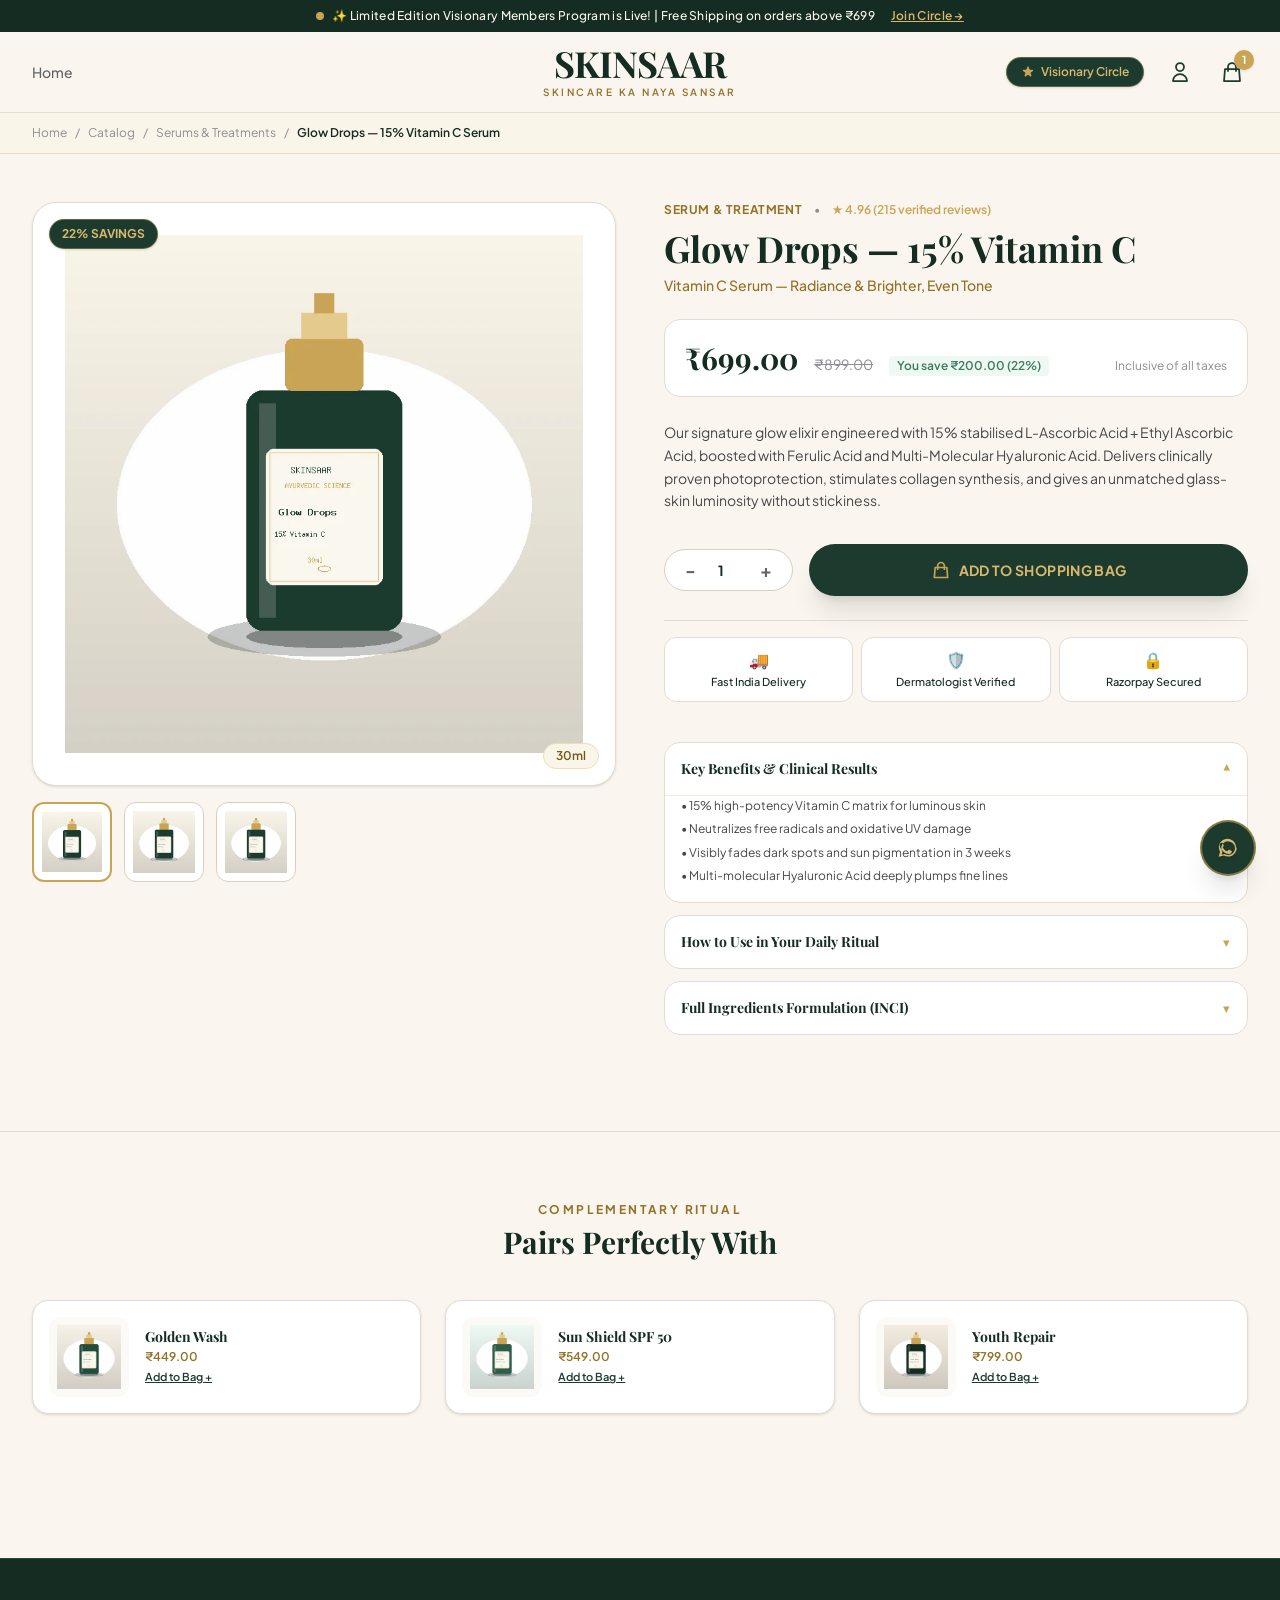
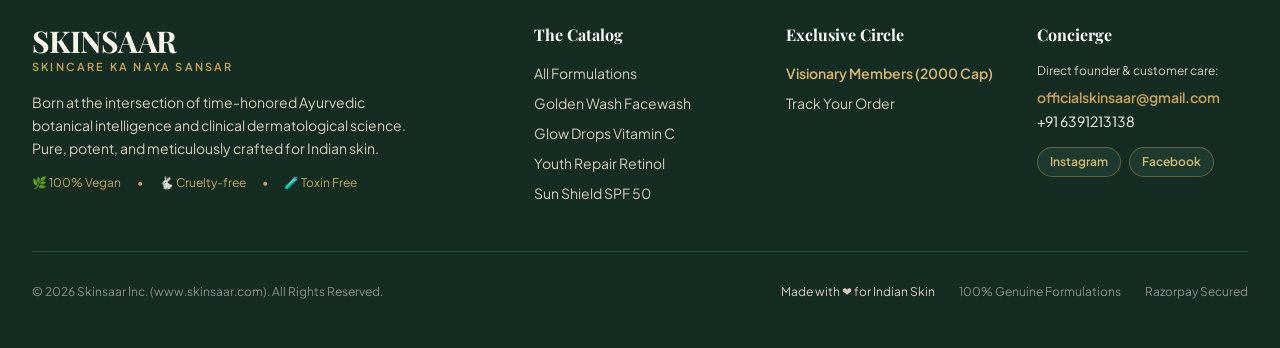
==== product-detail.html @ 9670d117 "Update product-detail.html" ====
<!DOCTYPE html>
<html lang="en" class="scroll-smooth">
<head>
    <meta charset="UTF-8">
    <meta name="viewport" content="width=device-width, initial-scale=1.0">
    <title>Glow Drops — 15% Vitamin C Serum | Skinsaar</title>
    <meta name="description" content="Glow Drops: 15% Stabilised Vitamin C + Ferulic Acid + Hyaluronic Acid serum engineered for Indian skin radiance and dark spot reduction.">
    
    <!-- Google Fonts -->
    <link rel="preconnect" href="https://fonts.googleapis.com">
    <link rel="preconnect" href="https://fonts.gstatic.com" crossorigin>
    <link href="https://fonts.googleapis.com/css2?family=Alex+Brush&family=Cormorant+Garamond:ital,wght@0,400;0,500;0,600;0,700;1,400&family=Playfair+Display:ital,wght@0,400;0,500;0,600;0,700;1,400;1,600&family=Plus+Jakarta+Sans:wght@300;400;500;600;700&display=swap" rel="stylesheet">
    
    <!-- Tailwind Compiled CSS -->
    <link rel="stylesheet" href="css/app.css">
</head>
<body class="bg-[#FAF6EF] text-[#1D1D1F] font-sans antialiased selection:bg-[#C9A455] selection:text-white flex flex-col min-h-screen">

    <!-- Top Announcement Bar -->
    <div class="bg-[#142C22] text-[#FAF5E9] text-xs font-medium py-2 px-4 text-center tracking-wide relative overflow-hidden">
        <div class="flex items-center justify-center space-x-2">
            <span class="inline-block w-2 h-2 rounded-full bg-[#C9A455] animate-pulse"></span>
            <span>✨ Limited Edition Visionary Members Program is Live! | Free Shipping on orders above ₹699</span>
            <a href="visionary.html" class="underline text-[#D8B76E] hover:text-white ml-2 font-semibold">Join Circle &rarr;</a>
        </div>
    </div>

    <!-- Sticky Main Navigation Header -->
    <header class="sticky top-0 z-40 bg-[#FAF6EF]/90 backdrop-blur-md border-b border-[#E4DCD0] transition-all duration-300">
        <div class="max-w-7xl mx-auto px-4 sm:px-6 lg:px-8">
            <div class="grid grid-cols-[1fr_auto_1fr] items-center h-20">
                
                <!-- Left Column -->
                <div class="flex items-center justify-start">
                    <button type="button" id="mobile-menu-btn" class="md:hidden text-[#1C3B2E] hover:text-[#C9A455] p-2 -ml-2 focus:outline-none focus:ring-2 focus:ring-[#C9A455]/40 rounded-lg transition-colors" aria-label="Open Navigation Menu">
                        <svg class="w-6 h-6" fill="none" stroke="currentColor" viewBox="0 0 24 24">
                            <path stroke-linecap="round" stroke-linejoin="round" stroke-width="1.75" d="M4 6h16M4 12h16M4 18h16"/>
                        </svg>
                    </button>

                    <nav class="hidden md:flex items-center space-x-6">
                        <a href="index.html" class="text-sm font-medium text-[#636366] hover:text-[#C9A455] transition-colors duration-200">Home</a>
                    </nav>
                </div>

                <!-- Center Column: Brand Wordmark -->
                <div class="flex items-center justify-center text-center px-2">
                    <a href="index.html" class="group block py-1">
                        <span class="font-serif text-2xl sm:text-3xl md:text-4xl tracking-tight text-[#142C22] group-hover:text-[#C9A455] transition-colors duration-300 font-bold block leading-none">SKINSAAR</span>
                        <span class="block text-[8.5px] sm:text-[10px] tracking-[0.22em] sm:tracking-[0.25em] text-[#937126] uppercase font-sans font-semibold mt-1 whitespace-nowrap">Skincare ka Naya Sansar</span>
                    </a>
                </div>

                <!-- Right Column -->
                <div class="flex items-center justify-end space-x-3 sm:space-x-5 text-[#1C3B2E]">
                    <a href="visionary.html" class="hidden lg:inline-flex items-center px-3.5 py-1.5 rounded-full text-xs font-semibold bg-[#1C3B2E] text-[#D8B76E] border border-[#C9A455]/40 hover:bg-[#142C22] hover:border-[#C9A455] transition-all duration-200 shadow-sm whitespace-nowrap">
                        <svg class="w-3.5 h-3.5 mr-1.5 text-[#C9A455]" fill="currentColor" viewBox="0 0 20 20">
                            <path d="M9.049 2.927c.3-.921 1.603-.921 1.902 0l1.07 3.292a1 1 0 00.95.69h3.462c.969 0 1.371 1.24.588 1.81l-2.8 2.034a1 1 0 00-.364 1.118l1.07 3.292c.3.921-.755 1.688-1.54 1.118l-2.8-2.034a1 1 0 00-1.175 0l-2.8 2.034c-.784.57-1.838-.197-1.539-1.118l1.07-3.292a1 1 0 00-.364-1.118L2.98 8.72c-.783-.57-.38-1.81.588-1.81h3.461a1 1 0 00.951-.69l1.07-3.292z"/>
                        </svg>
                        Visionary Circle
                    </a>

                    <a href="track-order.html" class="hover:text-[#C9A455] transition-colors p-1 hidden sm:block text-xs font-medium" title="Track Order">
                        Track Order
                    </a>
                    <a href="/account" class="hover:text-[#C9A455] transition-colors p-1" title="My Account">
                            <svg class="w-6 h-6" fill="none" stroke="currentColor" viewBox="0 0 24 24">
                                <path stroke-linecap="round" stroke-linejoin="round" stroke-width="1.75" d="M16 7a4 4 0 11-8 0 4 4 0 018 0zM12 14a7 7 0 00-7 7h14a7 7 0 00-7-7z"></path>
                            </svg>
                      </a>

                    <button type="button" id="cart-drawer-btn" class="relative hover:text-[#C9A455] transition-colors p-1" aria-label="Open Cart Bag">
                        <svg class="w-6 h-6" fill="none" stroke="currentColor" viewBox="0 0 24 24">
                            <path stroke-linecap="round" stroke-linejoin="round" stroke-width="1.75" d="M16 11V7a4 4 0 00-8 0v4M5 9h14l1 12H4L5 9z"/>
                        </svg>
                        <span id="cart-badge-count" class="absolute -top-1.5 -right-1.5 bg-[#C9A455] text-white text-[11px] font-bold w-5 h-5 rounded-full flex items-center justify-center shadow-sm">
                            1
                        </span>
                    </button>
                </div>
            </div>
        </div>

        <!-- Mobile Menu -->
        <div id="mobile-menu" class="hidden md:hidden bg-[#FAF6EF] border-b border-[#E4DCD0] px-4 pt-3 pb-6 space-y-3">
            <a href="products.html" class="block py-2 text-base font-medium text-[#1C3B2E] border-b border-[#EBE4D8]">Shop All Formulations</a>
            <a href="index.html" class="block py-2 text-base font-medium text-[#1C3B2E] border-b border-[#EBE4D8]">Home</a>
            <a href="track-order.html" class="block py-2 text-base font-medium text-[#1C3B2E] border-b border-[#EBE4D8]">Track Order</a>
            <div class="py-2 flex items-center justify-between flex-wrap gap-2">
                <a href="visionary.html" class="inline-flex items-center px-3.5 py-1.5 rounded-full text-xs font-semibold bg-[#1C3B2E] text-[#D8B76E] border border-[#C9A455]/40 hover:bg-[#142C22] shadow-sm">
                    👑 Visionary Circle (2000 Cap)
                </a>
            </div>
        </div>
    </header>

    <main class="flex-grow">
        <!-- ==========================================================
             BREADCRUMBS
        ========================================================== -->
        <div class="bg-[#FAF5E9] border-b border-[#EEDEB2] py-3 text-xs text-[#8E8E93]">
            <div class="max-w-7xl mx-auto px-4 sm:px-6 lg:px-8 flex items-center space-x-2">
                <a href="index.html" class="hover:text-[#1C3B2E]">Home</a>
                <span>/</span>
                <a href="products.html" class="hover:text-[#1C3B2E]">Catalog</a>
                <span>/</span>
                <a href="products.html" class="hover:text-[#1C3B2E]">Serums & Treatments</a>
                <span>/</span>
                <span class="text-[#142C22] font-semibold truncate">Glow Drops — 15% Vitamin C Serum</span>
            </div>
        </div>

        <!-- ==========================================================
             PRODUCT DETAIL HERO
        ========================================================== -->
        <div class="max-w-7xl mx-auto px-4 sm:px-6 lg:px-8 py-12">
            <div class="grid grid-cols-1 lg:grid-cols-12 gap-12 items-start">
                
                <!-- Left: Image Gallery (6 Cols) -->
                <div class="lg:col-span-6 space-y-4">
                    <!-- Main Product Stage -->
                    <div class="bg-white rounded-3xl border border-[#E4DCD0] p-8 aspect-square flex items-center justify-center relative overflow-hidden shadow-sm">
                        <img id="main-product-image" src="images/products/glow-drops-1.webp" alt="Glow Drops — 15% Vitamin C Serum" class="w-full h-full object-contain transform transition-all duration-300">
                        
                        <span class="absolute top-4 left-4 bg-[#1C3B2E] text-[#D8B76E] text-xs font-bold px-3 py-1.5 rounded-full border border-[#C9A455]/40 shadow-sm">
                            22% SAVINGS
                        </span>

                        <span class="absolute bottom-4 right-4 bg-[#FAF5E9] text-[#73571A] text-xs font-semibold px-3 py-1 rounded-full border border-[#EEDEB2]">
                            30ml
                        </span>
                    </div>

                    <!-- Thumbnail Carousel (Interactive) -->
                    <div class="flex items-center space-x-3 overflow-x-auto pb-2">
                        <button type="button" data-src="images/products/glow-drops-1.webp" class="thumb-btn w-20 h-20 rounded-xl border-2 border-[#C9A455] bg-white p-2 flex-shrink-0 focus:outline-none transition-all">
                            <img src="images/products/glow-drops-1.webp" alt="Angle 1" class="w-full h-full object-contain">
                        </button>
                        <button type="button" data-src="images/products/glow-drops-2.webp" class="thumb-btn w-20 h-20 rounded-xl border border-[#D8CEBC] hover:border-[#C9A455] bg-white p-2 flex-shrink-0 focus:outline-none transition-all">
                            <img src="images/products/glow-drops-2.webp" alt="Angle 2" class="w-full h-full object-contain">
                        </button>
                        <button type="button" data-src="images/products/glow-drops-3.webp" class="thumb-btn w-20 h-20 rounded-xl border border-[#D8CEBC] hover:border-[#C9A455] bg-white p-2 flex-shrink-0 focus:outline-none transition-all">
                            <img src="images/products/glow-drops-3.webp" alt="Angle 3" class="w-full h-full object-contain">
                        </button>
                    </div>
                </div>

                <!-- Right: Product Purchase Panel (6 Cols) -->
                <div class="lg:col-span-6 space-y-6">
                    
                    <div>
                        <div class="flex items-center space-x-3 text-xs mb-2">
                            <span class="text-[#937126] font-bold uppercase tracking-wider">Serum & Treatment</span>
                            <span class="text-[#8E8E93]">•</span>
                            <span class="flex items-center text-[#C9A455] font-semibold">
                                ★ 4.96 (215 verified reviews)
                            </span>
                        </div>

                        <h1 class="font-serif text-3xl sm:text-4xl font-bold text-[#142C22] leading-tight">
                            Glow Drops — 15% Vitamin C
                        </h1>
                        
                        <p class="text-sm text-[#937126] font-medium mt-1">
                            Vitamin C Serum — Radiance & Brighter, Even Tone
                        </p>
                    </div>

                    <!-- Pricing Bar -->
                    <div class="bg-white p-5 rounded-2xl border border-[#E4DCD0] flex items-baseline space-x-4">
                        <span class="font-serif text-3xl font-bold text-[#142C22]">₹699.00</span>
                        <span class="text-sm line-through text-[#8E8E93]">₹899.00</span>
                        <span class="text-xs text-[#3E7A62] font-semibold bg-[#EEF9F4] px-2 py-0.5 rounded">You save ₹200.00 (22%)</span>
                        <span class="text-xs text-[#8E8E93] ml-auto">Inclusive of all taxes</span>
                    </div>

                    <!-- Description -->
                    <div class="text-sm text-[#48484A] leading-relaxed">
                        Our signature glow elixir engineered with 15% stabilised L-Ascorbic Acid + Ethyl Ascorbic Acid, boosted with Ferulic Acid and Multi-Molecular Hyaluronic Acid. Delivers clinically proven photoprotection, stimulates collagen synthesis, and gives an unmatched glass-skin luminosity without stickiness.
                    </div>

                    <!-- Quantity & Add to Cart Action -->
                    <div class="space-y-4 pt-2">
                        <div class="flex items-center space-x-4">
                            <!-- Quantity Stepper -->
                            <div class="flex items-center border border-[#D8CEBC] rounded-full bg-white px-3 py-1.5">
                                <button type="button" onclick="const input = document.getElementById('pdp-qty'); if(parseInt(input.value) > 1) input.value = parseInt(input.value) - 1;" class="text-lg text-[#636366] hover:text-[#142C22] px-2 font-bold focus:outline-none">-</button>
                                <input type="number" id="pdp-qty" value="1" min="1" max="10" class="w-12 text-center text-sm font-bold text-[#142C22] bg-transparent outline-none">
                                <button type="button" onclick="const input = document.getElementById('pdp-qty'); if(parseInt(input.value) < 10) input.value = parseInt(input.value) + 1;" class="text-lg text-[#636366] hover:text-[#142C22] px-2 font-bold focus:outline-none">+</button>
                            </div>

                            <!-- Add to Bag Primary CTA -->
                            <button type="button" data-add-to-cart="2" class="flex-1 px-8 py-4 rounded-full bg-[#1C3B2E] text-[#D8B76E] hover:bg-[#142C22] text-sm font-bold tracking-wide uppercase shadow-xl transition-all duration-200 transform hover:-translate-y-0.5 flex items-center justify-center space-x-2">
                                <svg class="w-5 h-5 text-[#C9A455]" fill="none" stroke="currentColor" viewBox="0 0 24 24">
                                    <path stroke-linecap="round" stroke-linejoin="round" stroke-width="2" d="M16 11V7a4 4 0 00-8 0v4M5 9h14l1 12H4L5 9z"/>
                                </svg>
                                <span>Add to Shopping Bag</span>
                            </button>
                        </div>
                    </div>

                    <!-- Trust Signals Strip -->
                    <div class="grid grid-cols-3 gap-2 pt-4 border-t border-[#E4DCD0] text-center text-[11px] text-[#636366]">
                        <div class="bg-white p-2.5 rounded-xl border border-[#E4DCD0]">
                            <span class="block text-base mb-0.5">🚚</span>
                            <span class="font-medium text-[#142C22]">Fast India Delivery</span>
                        </div>
                        <div class="bg-white p-2.5 rounded-xl border border-[#E4DCD0]">
                            <span class="block text-base mb-0.5">🛡️</span>
                            <span class="font-medium text-[#142C22]">Dermatologist Verified</span>
                        </div>
                        <div class="bg-white p-2.5 rounded-xl border border-[#E4DCD0]">
                            <span class="block text-base mb-0.5">🔒</span>
                            <span class="font-medium text-[#142C22]">Razorpay Secured</span>
                        </div>
                    </div>

                    <!-- Tabbed Accordions -->
                    <div class="space-y-3 pt-4">
                        
                        <!-- Tab 1: Key Benefits -->
                        <details class="group bg-white rounded-2xl border border-[#E4DCD0] overflow-hidden" open>
                            <summary class="flex items-center justify-between p-4 cursor-pointer font-serif font-bold text-sm text-[#142C22] select-none">
                                <span>Key Benefits & Clinical Results</span>
                                <span class="text-[#C9A455] transform group-open:rotate-180 transition-transform">▼</span>
                            </summary>
                            <div class="p-4 pt-0 text-xs text-[#48484A] leading-relaxed border-t border-[#F3ECE0] space-y-1">
                                <p>• 15% high-potency Vitamin C matrix for luminous skin</p>
                                <p>• Neutralizes free radicals and oxidative UV damage</p>
                                <p>• Visibly fades dark spots and sun pigmentation in 3 weeks</p>
                                <p>• Multi-molecular Hyaluronic Acid deeply plumps fine lines</p>
                            </div>
                        </details>

                        <!-- Tab 2: How to Use -->
                        <details class="group bg-white rounded-2xl border border-[#E4DCD0] overflow-hidden">
                            <summary class="flex items-center justify-between p-4 cursor-pointer font-serif font-bold text-sm text-[#142C22] select-none">
                                <span>How to Use in Your Daily Ritual</span>
                                <span class="text-[#C9A455] transform group-open:rotate-180 transition-transform">▼</span>
                            </summary>
                            <div class="p-4 pt-0 text-xs text-[#48484A] leading-relaxed border-t border-[#F3ECE0] space-y-1">
                                <p>1. Apply 3-4 drops onto cleansed, slightly damp face and neck.</p>
                                <p>2. Gently press and pat into skin until fully absorbed.</p>
                                <p>3. Follow with your favorite moisturizer and Sun Shield SPF 50 sunscreen in the morning.</p>
                            </div>
                        </details>

                        <!-- Tab 3: Ingredients List -->
                        <details class="group bg-white rounded-2xl border border-[#E4DCD0] overflow-hidden">
                            <summary class="flex items-center justify-between p-4 cursor-pointer font-serif font-bold text-sm text-[#142C22] select-none">
                                <span>Full Ingredients Formulation (INCI)</span>
                                <span class="text-[#C9A455] transform group-open:rotate-180 transition-transform">▼</span>
                            </summary>
                            <div class="p-4 pt-0 text-xs font-mono text-[#636366] leading-relaxed border-t border-[#F3ECE0]">
                                Aqua, 3-O-Ethyl Ascorbic Acid (10%), L-Ascorbic Acid (5%), Sodium Hyaluronate (Multi-Molecular Hyaluronic Acid), Ferulic Acid (0.5%), Tocopherol (Vitamin E), Terminalia Ferdinandiana (Kakadu Plum) Fruit Extract, Propanediol, Citrus Aurantium Dulcis Fruit Water, Sodium Polyacryloyldimethyl Taurate, Triethylene Glycol, Disodium EDTA.
                            </div>
                        </details>

                    </div>

                </div>

            </div>
        </div>

        <!-- Sticky Mobile Add to Cart Bar -->
        <div class="lg:hidden fixed bottom-0 inset-x-0 z-30 bg-white/95 backdrop-blur-md border-t border-[#E4DCD0] p-3 shadow-2xl">
            <div class="flex items-center justify-between space-x-3">
                <div>
                    <span class="block text-[11px] text-[#8E8E93] truncate max-w-[140px]">Glow Drops — 15% Vitamin C</span>
                    <span class="font-serif text-lg font-bold text-[#142C22]">₹699.00</span>
                </div>
                <button type="button" data-add-to-cart="2" class="flex-1 py-3 rounded-full bg-[#1C3B2E] text-[#D8B76E] text-xs font-bold uppercase tracking-wider shadow-md">
                    + Add to Bag
                </button>
            </div>
        </div>

        <!-- ==========================================================
             RELATED FORMULATIONS
        ========================================================== -->
        <section class="max-w-7xl mx-auto px-4 sm:px-6 lg:px-8 py-16 border-t border-[#E4DCD0] mt-12">
            <div class="text-center max-w-xl mx-auto mb-10">
                <span class="text-xs font-bold tracking-[0.2em] text-[#937126] uppercase">Complementary Ritual</span>
                <h2 class="font-serif text-2xl sm:text-3xl font-bold text-[#142C22] mt-1">Pairs Perfectly With</h2>
            </div>

            <div class="grid grid-cols-1 sm:grid-cols-3 gap-6">
                
                <div class="bg-white p-4 rounded-2xl border border-[#E4DCD0] shadow-sm flex items-center space-x-4">
                    <a href="product-detail.html" class="w-20 h-20 bg-[#FCFAF7] rounded-xl flex-shrink-0 p-2">
                        <img src="images/products/golden-wash-1.webp" alt="Golden Wash" class="w-full h-full object-contain">
                    </a>
                    <div class="flex-1 min-w-0">
                        <h4 class="font-serif font-bold text-sm text-[#142C22] truncate">
                            <a href="product-detail.html">Golden Wash</a>
                        </h4>
                        <p class="text-xs text-[#937126] font-semibold mt-0.5">₹449.00</p>
                        <button type="button" data-add-to-cart="1" class="text-[11px] text-[#1C3B2E] font-semibold underline mt-1 block">Add to Bag +</button>
                    </div>
                </div>

                <div class="bg-white p-4 rounded-2xl border border-[#E4DCD0] shadow-sm flex items-center space-x-4">
                    <a href="product-detail.html" class="w-20 h-20 bg-[#FCFAF7] rounded-xl flex-shrink-0 p-2">
                        <img src="images/products/sun-shield-1.webp" alt="Sun Shield SPF 50" class="w-full h-full object-contain">
                    </a>
                    <div class="flex-1 min-w-0">
                        <h4 class="font-serif font-bold text-sm text-[#142C22] truncate">
                            <a href="product-detail.html">Sun Shield SPF 50</a>
                        </h4>
                        <p class="text-xs text-[#937126] font-semibold mt-0.5">₹549.00</p>
                        <button type="button" data-add-to-cart="4" class="text-[11px] text-[#1C3B2E] font-semibold underline mt-1 block">Add to Bag +</button>
                    </div>
                </div>

                <div class="bg-white p-4 rounded-2xl border border-[#E4DCD0] shadow-sm flex items-center space-x-4">
                    <a href="product-detail.html" class="w-20 h-20 bg-[#FCFAF7] rounded-xl flex-shrink-0 p-2">
                        <img src="images/products/youth-repair-1.webp" alt="Youth Repair" class="w-full h-full object-contain">
                    </a>
                    <div class="flex-1 min-w-0">
                        <h4 class="font-serif font-bold text-sm text-[#142C22] truncate">
                            <a href="product-detail.html">Youth Repair</a>
                        </h4>
                        <p class="text-xs text-[#937126] font-semibold mt-0.5">₹799.00</p>
                        <button type="button" data-add-to-cart="3" class="text-[11px] text-[#1C3B2E] font-semibold underline mt-1 block">Add to Bag +</button>
                    </div>
                </div>

            </div>
        </section>
    </main>

    <!-- Slide-Over Shopping Bag Drawer -->
    <div id="cart-drawer" class="fixed inset-0 z-50 overflow-hidden pointer-events-none transition-opacity duration-300 opacity-0">
        <div id="cart-backdrop" class="absolute inset-0 bg-[#0D1A14]/60 backdrop-blur-sm transition-opacity"></div>
        <div class="fixed inset-y-0 right-0 max-w-full flex pl-10">
            <div id="cart-panel" class="w-screen max-w-md bg-[#FAF6EF] shadow-2xl flex flex-col pointer-events-auto transform translate-x-full transition-transform duration-300 ease-in-out border-l border-[#E4DCD0]">
                <div class="p-5 border-b border-[#E4DCD0] flex items-center justify-between bg-white">
                    <div class="flex items-center space-x-2">
                        <h2 class="font-serif text-xl font-bold text-[#142C22]">Shopping Bag</h2>
                        <span id="drawer-item-count" class="text-xs bg-[#FAF5E9] text-[#937126] font-semibold px-2 py-0.5 rounded-full border border-[#EEDEB2]">1 item</span>
                    </div>
                    <button type="button" id="cart-close-btn" class="text-[#8E8E93] hover:text-[#1C3B2E] p-1.5 rounded-lg focus:outline-none">
                        <svg class="w-6 h-6" fill="none" stroke="currentColor" viewBox="0 0 24 24">
                            <path stroke-linecap="round" stroke-linejoin="round" stroke-width="2" d="M6 18L18 6M6 6l12 12"/>
                        </svg>
                    </button>
                </div>
                <div id="free-shipping-container" class="bg-[#FAF5E9] px-5 py-3 border-b border-[#EEDEB2] text-xs">
                    <p id="free-shipping-text" class="text-[#73571A] font-medium mb-1.5">Add ₹699 for Free Delivery across India</p>
                    <div class="w-full bg-[#EBE4D8] rounded-full h-1.5 overflow-hidden">
                        <div id="free-shipping-bar" class="bg-[#C9A455] h-1.5 rounded-full transition-all duration-300" style="width: 100%"></div>
                    </div>
                </div>
                <div id="drawer-items-list" class="flex-1 overflow-y-auto p-5 space-y-4"></div>
                <div id="drawer-footer" class="p-5 border-t border-[#E4DCD0] bg-white space-y-4">
                    <form id="drawer-coupon-form" class="flex space-x-2">
                        <input type="text" id="drawer-coupon-code" placeholder="Promo code (e.g. WELCOME10)" class="flex-1 uppercase text-xs px-3 py-2 border border-[#D8CEBC] rounded-md focus:ring-1 focus:ring-[#C9A455] focus:border-[#C9A455] outline-none">
                        <button type="submit" class="px-4 py-2 bg-[#FAF5E9] border border-[#C9A455] text-[#937126] text-xs font-semibold rounded-md hover:bg-[#C9A455] hover:text-white transition-colors">Apply</button>
                    </form>
                    <div id="drawer-coupon-applied" class="hidden text-xs text-[#3E7A62] bg-[#EEF9F4] p-2 rounded flex items-center justify-between">
                        <span id="drawer-coupon-name">Coupon Applied</span>
                        <button type="button" id="drawer-remove-coupon" class="text-red-500 hover:underline font-medium">Remove</button>
                    </div>
                    <div class="space-y-1.5 text-xs text-[#636366]">
                        <div class="flex justify-between">
                            <span>Subtotal</span>
                            <span id="drawer-subtotal" class="font-medium text-[#1D1D1F]">₹699.00</span>
                        </div>
                        <div id="drawer-discount-row" class="flex justify-between text-[#3E7A62] hidden">
                            <span>Discount</span>
                            <span id="drawer-discount">-₹0.00</span>
                        </div>
                        <div class="flex justify-between">
                            <span>Estimated Shipping</span>
                            <span id="drawer-shipping" class="font-medium text-[#3E7A62]">FREE</span>
                        </div>
                        <div class="flex justify-between text-sm font-bold text-[#142C22] pt-2 border-t border-[#E4DCD0]">
                            <span>Total</span>
                            <span id="drawer-total">₹699.00</span>
                        </div>
                    </div>
                    <button type="button" onclick="alert('Demo Mode: In production, this opens the secure Razorpay Checkout.')" class="w-full flex items-center justify-center px-6 py-3.5 rounded-full bg-[#1C3B2E] text-[#D8B76E] hover:bg-[#142C22] text-sm font-bold tracking-wide uppercase shadow-lg transition-all duration-200 group">
                        <span>Proceed to Checkout</span>
                        <svg class="w-4 h-4 ml-2 group-hover:translate-x-1 transition-transform" fill="none" stroke="currentColor" viewBox="0 0 24 24">
                            <path stroke-linecap="round" stroke-linejoin="round" stroke-width="2" d="M14 5l7 7m0 0l-7 7m7-7H3"/>
                        </svg>
                    </button>
                    <div class="flex items-center justify-center space-x-4 text-[10px] text-[#8E8E93] pt-1">
                        <span class="flex items-center">🔒 256-bit SSL Secure</span>
                        <span>•</span>
                        <span>⚡ Razorpay Fast Checkout</span>
                    </div>
                </div>
            </div>
        </div>
    </div>

    <!-- Luxury Brand Footer -->
    <footer class="bg-[#142C22] text-[#FAF5E9] pt-16 pb-12 border-t border-[#244C3B] mt-20">
        <div class="max-w-7xl mx-auto px-4 sm:px-6 lg:px-8">
            <div class="grid grid-cols-1 md:grid-cols-2 lg:grid-cols-5 gap-10 pb-12 border-b border-[#244C3B]">
                <div class="lg:col-span-2 space-y-4">
                    <a href="index.html" class="block">
                        <span class="font-serif text-3xl font-bold tracking-tight text-[#FAF5E9]">SKINSAAR</span>
                        <span class="block text-[11px] tracking-[0.2em] text-[#C9A455] uppercase font-semibold">Skincare ka Naya Sansar</span>
                    </a>
                    <p class="text-sm text-[#D8CEBC] leading-relaxed max-w-sm">
                        Born at the intersection of time-honored Ayurvedic botanical intelligence and clinical dermatological science. Pure, potent, and meticulously crafted for Indian skin.
                    </p>
                    <div class="flex items-center space-x-4 text-xs text-[#C9A455]">
                        <span class="flex items-center">🌿 100% Vegan</span>
                        <span>•</span>
                        <span>🐇 Cruelty-free</span>
                        <span>•</span>
                        <span>🧪 Toxin Free</span>
                    </div>
                </div>
                <div>
                    <h3 class="font-serif text-base font-bold text-white mb-4">The Catalog</h3>
                    <ul class="space-y-2.5 text-sm text-[#D8CEBC]">
                        <li><a href="products.html" class="hover:text-[#C9A455] transition-colors">All Formulations</a></li>
                        <li><a href="products.html" class="hover:text-[#C9A455] transition-colors">Golden Wash Facewash</a></li>
                        <li><a href="product-detail.html" class="hover:text-[#C9A455] transition-colors">Glow Drops Vitamin C</a></li>
                        <li><a href="products.html" class="hover:text-[#C9A455] transition-colors">Youth Repair Retinol</a></li>
                        <li><a href="products.html" class="hover:text-[#C9A455] transition-colors">Sun Shield SPF 50</a></li>
                    </ul>
                </div>
                <div>
                    <h3 class="font-serif text-base font-bold text-white mb-4">Exclusive Circle</h3>
                    <ul class="space-y-2.5 text-sm text-[#D8CEBC]">
                        <li><a href="visionary.html" class="hover:text-[#C9A455] font-semibold text-[#D8B76E] transition-colors">Visionary Members (2000 Cap)</a></li>
                        <li><a href="track-order.html" class="hover:text-[#C9A455] transition-colors">Track Your Order</a></li>
                    </ul>
                </div>
                <div>
                    <h3 class="font-serif text-base font-bold text-white mb-4">Concierge</h3>
                    <p class="text-xs text-[#D8CEBC] mb-2">Direct founder & customer care:</p>
                    <p class="text-sm font-semibold text-[#C9A455] mb-1">
                        <a href="mailto:officialskinsaar@gmail.com" class="hover:underline">officialskinsaar@gmail.com</a>
                    </p>
                    <p class="text-sm text-white mb-3">
                        <a href="tel:+916391213138" class="hover:underline">+91 6391213138</a>
                    </p>
                    <div class="flex items-center space-x-2 pt-1">
                        <a href="https://instagram.com/skinsaar.official" target="_blank" rel="noopener noreferrer" class="inline-flex items-center text-xs font-semibold px-3 py-1.5 rounded-full bg-[#1C3B2E] text-[#D8B76E] border border-[#C9A455]/40 hover:bg-[#244C3B] hover:border-[#C9A455] transition-colors" title="Instagram">Instagram</a>
                        <a href="https://facebook.com/skinsaar.official" target="_blank" rel="noopener noreferrer" class="inline-flex items-center text-xs font-semibold px-3 py-1.5 rounded-full bg-[#1C3B2E] text-[#D8B76E] border border-[#C9A455]/40 hover:bg-[#244C3B] hover:border-[#C9A455] transition-colors" title="Facebook">Facebook</a>
                    </div>
                </div>
            </div>
            <div class="pt-8 flex flex-col md:flex-row items-center justify-between text-xs text-[#8E8E93] space-y-4 md:space-y-0">
                <p>&copy; 2026 Skinsaar Inc. (www.skinsaar.com). All Rights Reserved.</p>
                <div class="flex items-center space-x-6">
                    <span class="text-[#D8CEBC]">Made with ❤️ for Indian Skin</span>
                    <span>100% Genuine Formulations</span>
                    <span>Razorpay Secured</span>
                </div>
            </div>
        </div>
    </footer>

    <!-- Floating Action Button (WhatsApp) -->
    <a href="https://wa.me/916391213138" target="_blank" rel="noopener noreferrer" 
       class="fixed bottom-20 sm:bottom-6 right-5 sm:right-6 z-40 w-13 h-13 sm:w-14 sm:h-14 rounded-full bg-[#1C3B2E] text-[#D8B76E] hover:bg-[#142C22] hover:text-[#C9A455] border-2 border-[#C9A455]/60 hover:border-[#C9A455] shadow-xl hover:shadow-2xl flex items-center justify-center hover:scale-105 active:scale-95 transition-all duration-300 group focus:outline-none focus:ring-4 focus:ring-[#C9A455]/30" 
       title="Chat with Concierge on WhatsApp" 
       aria-label="Chat with Skinsaar Concierge on WhatsApp">
        <svg class="w-6 h-6 sm:w-7 sm:h-7 fill-current drop-shadow-sm text-[#D8B76E] group-hover:text-[#C9A455] transition-colors" viewBox="0 0 24 24">
            <path d="M12.031 6.172c-3.181 0-5.767 2.586-5.768 5.766-.001 1.298.38 2.27 1.019 3.287l-.711 2.598 2.664-.698c.97.549 1.932.846 3.03.847 3.182 0 5.768-2.587 5.768-5.766.001-3.181-2.585-5.767-5.767-5.767zm7.39 5.765c-.002 4.075-3.318 7.391-7.391 7.391-1.29 0-2.502-.336-3.565-.929l-4.465 1.171 1.192-4.354c-.696-1.127-1.064-2.434-1.064-3.779 0-4.074 3.317-7.39 7.39-7.39 4.074 0 7.391 3.317 7.391 7.391zm-4.707 2.378c-.255-.128-1.508-.744-1.741-.829-.234-.085-.404-.128-.574.128-.171.256-.659.829-.808.999-.149.171-.298.192-.553.064s-1.077-.397-2.052-1.266c-.759-.677-1.272-1.513-1.421-1.769-.149-.256-.016-.394.112-.521.115-.115.255-.298.383-.447.128-.149.17-.255.255-.425.085-.171.043-.32-.021-.447s-.574-1.382-.787-1.893c-.208-.499-.419-.431-.574-.439l-.49-.009c-.17 0-.447.064-.681.319-.234.256-.893.872-.893 2.127s.915 2.467 1.042 2.637c.128.17 1.8 2.748 4.361 3.854.609.263 1.085.42 1.456.538.612.195 1.169.167 1.609.102.491-.073 1.508-.617 1.721-1.212.213-.596.213-1.106.149-1.213-.064-.106-.234-.17-.489-.298z"/>
        </svg>
    </a>

    <!-- App Scripts -->
    <script src="js/app.js"></script>
</body>
</html>
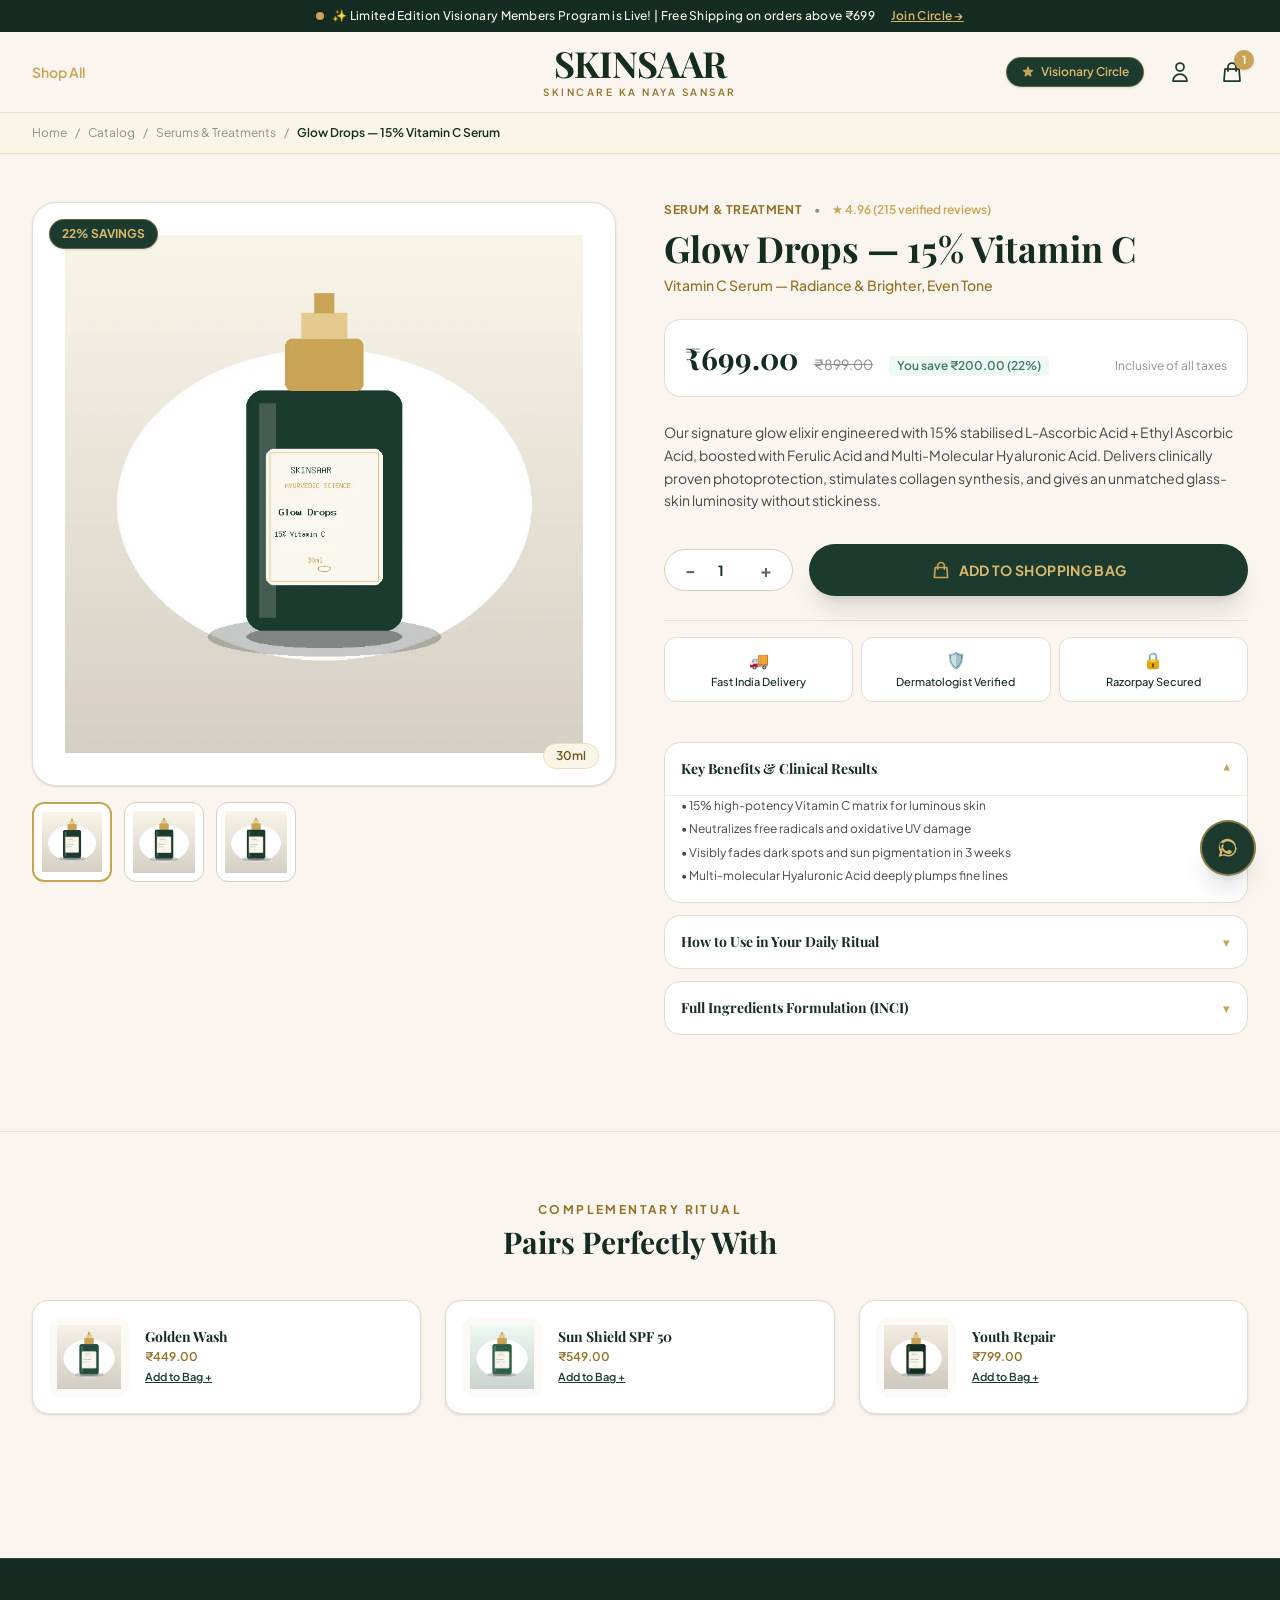
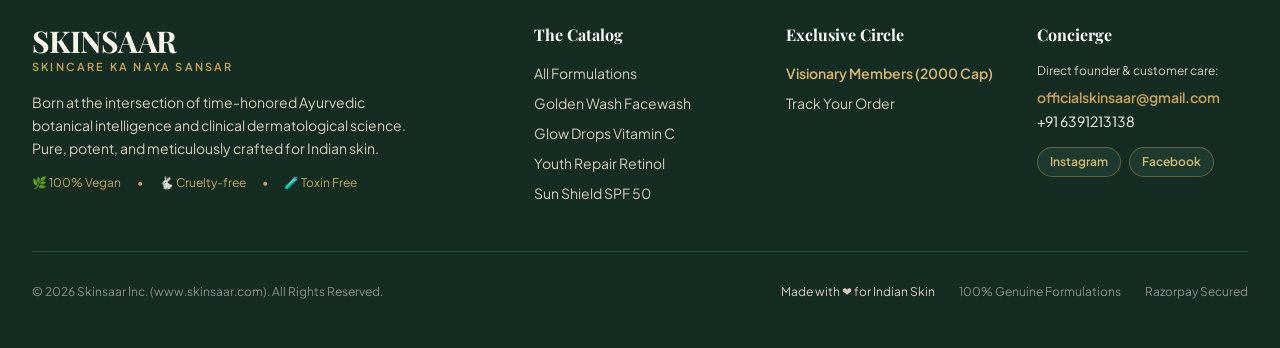
==== commit 9bf04c9a: "Update product-detail.html" ====
--- a/product-detail.html
+++ b/product-detail.html
@@ -39,7 +39,7 @@
                     </button>
 
                     <nav class="hidden md:flex items-center space-x-6">
-                        <a href="index.html" class="text-sm font-medium text-[#636366] hover:text-[#C9A455] transition-colors duration-200">Home</a>
+                        <a href="products.html" class="text-sm font-semibold text-[#C9A455] transition-colors duration-200">Shop All</a>
                     </nav>
                 </div>
 
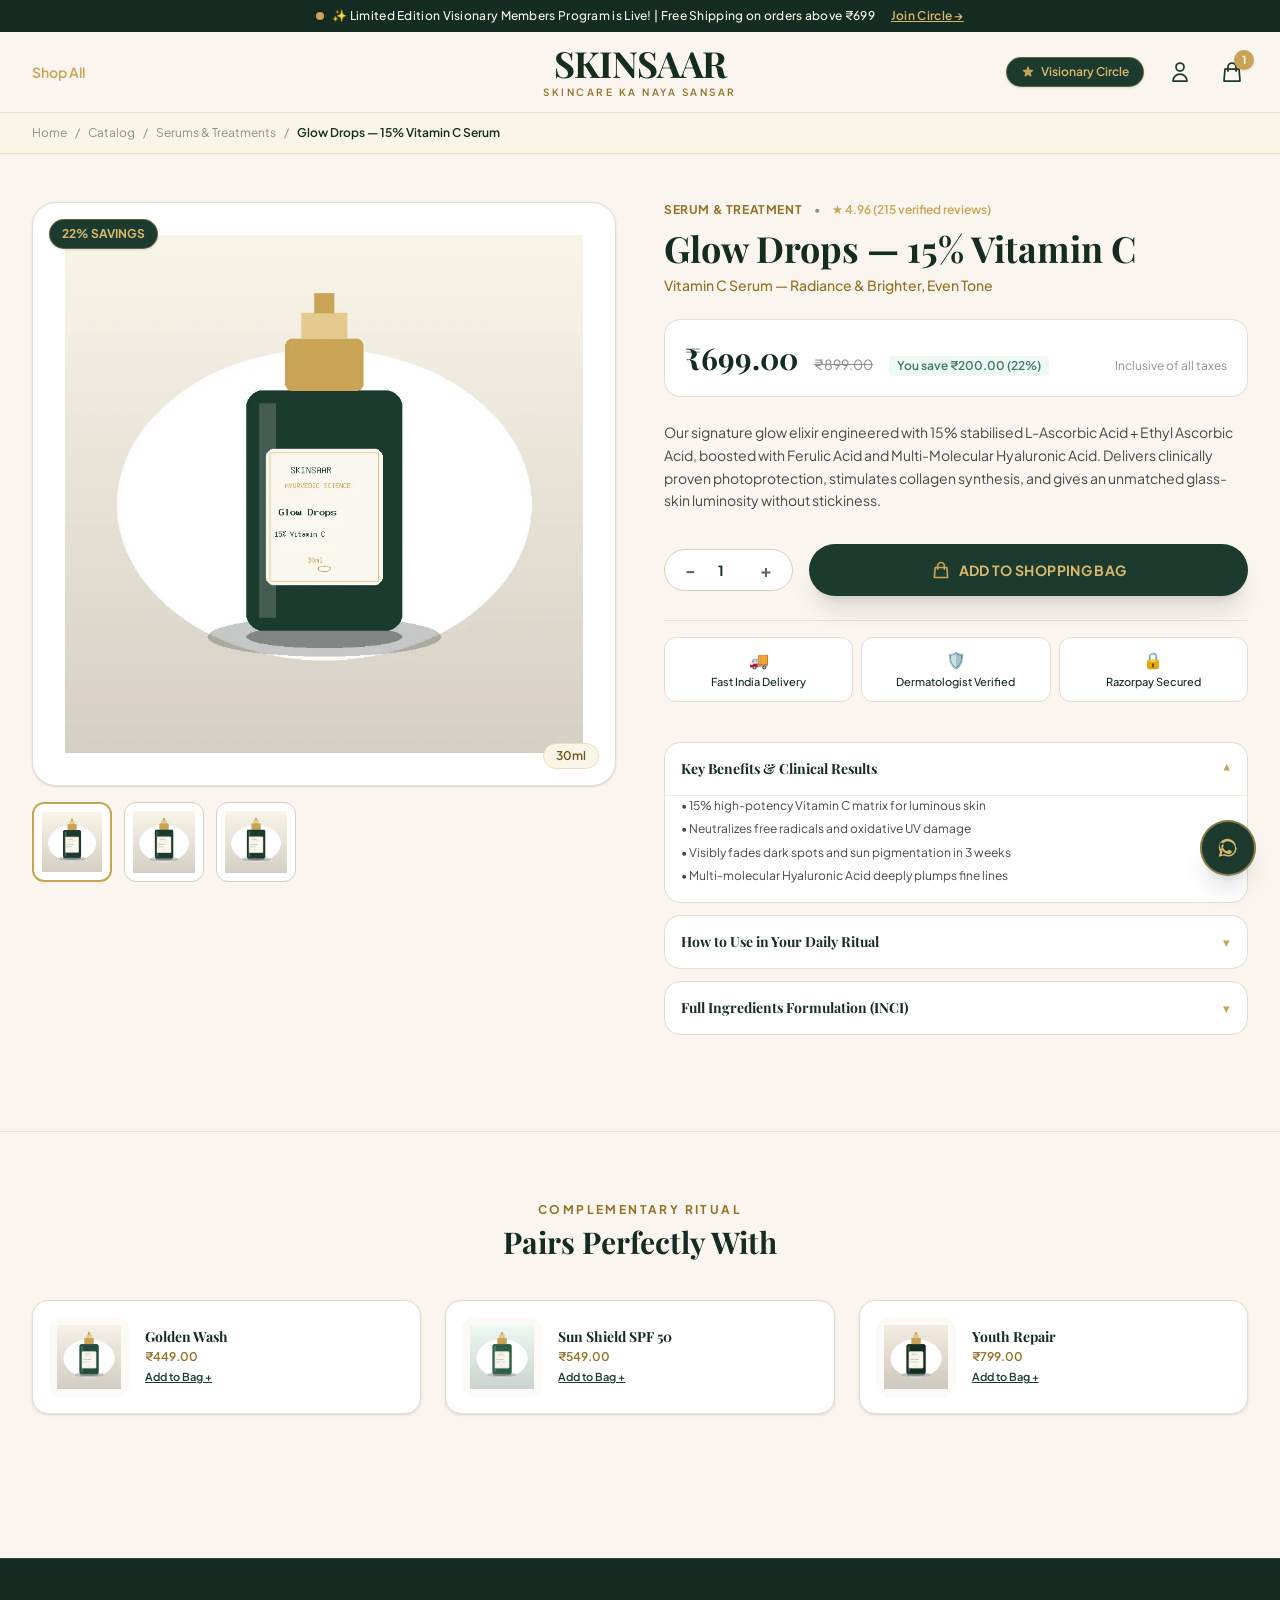
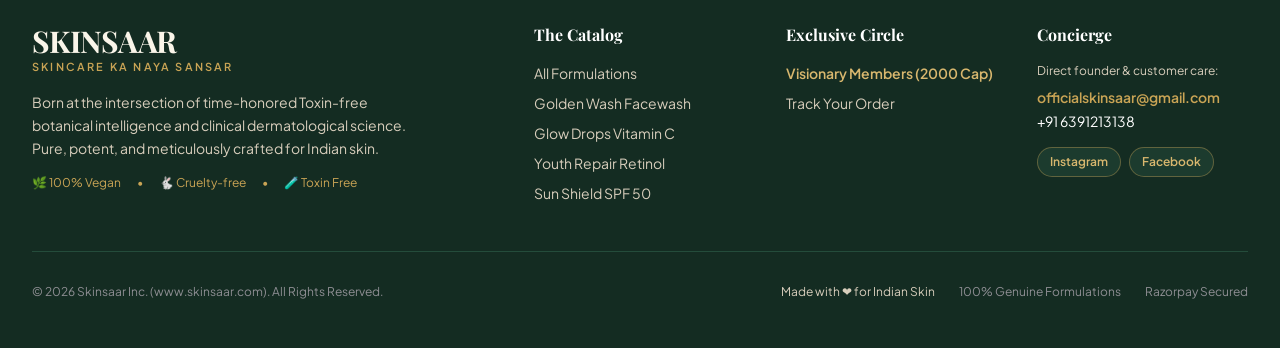
==== commit b30d5c83: "Update product-detail.html" ====
--- a/product-detail.html
+++ b/product-detail.html
@@ -63,7 +63,7 @@
                     <a href="track-order.html" class="hover:text-[#C9A455] transition-colors p-1 hidden sm:block text-xs font-medium" title="Track Order">
                         Track Order
                     </a>
-                    <a href="/account" class="hover:text-[#C9A455] transition-colors p-1" title="My Account">
+                    <a href="/" class="hover:text-[#C9A455] transition-colors p-1" title="My Account">
                             <svg class="w-6 h-6" fill="none" stroke="currentColor" viewBox="0 0 24 24">
                                 <path stroke-linecap="round" stroke-linejoin="round" stroke-width="1.75" d="M16 7a4 4 0 11-8 0 4 4 0 018 0zM12 14a7 7 0 00-7 7h14a7 7 0 00-7-7z"></path>
                             </svg>
@@ -406,7 +406,7 @@
                         <span class="block text-[11px] tracking-[0.2em] text-[#C9A455] uppercase font-semibold">Skincare ka Naya Sansar</span>
                     </a>
                     <p class="text-sm text-[#D8CEBC] leading-relaxed max-w-sm">
-                        Born at the intersection of time-honored Ayurvedic botanical intelligence and clinical dermatological science. Pure, potent, and meticulously crafted for Indian skin.
+                        Born at the intersection of time-honored Toxin-free botanical intelligence and clinical dermatological science. Pure, potent, and meticulously crafted for Indian skin.
                     </p>
                     <div class="flex items-center space-x-4 text-xs text-[#C9A455]">
                         <span class="flex items-center">🌿 100% Vegan</span>
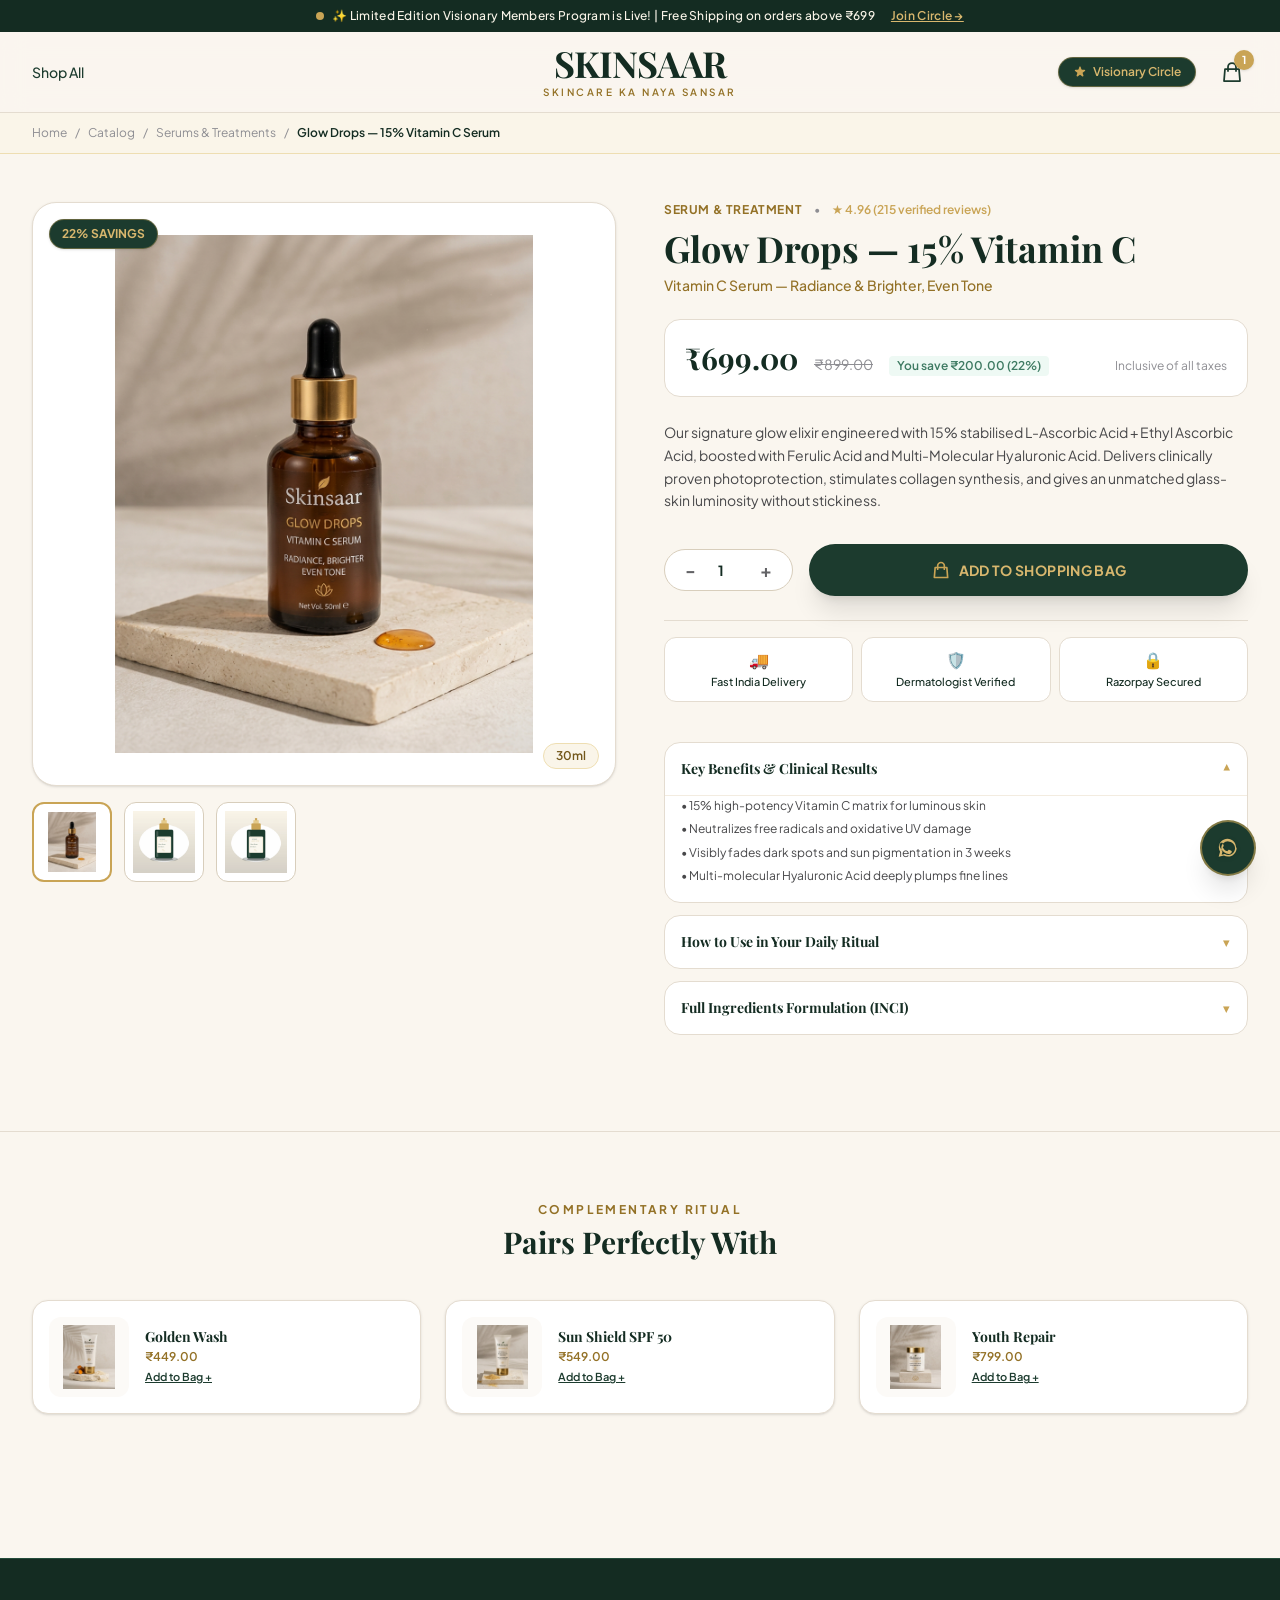
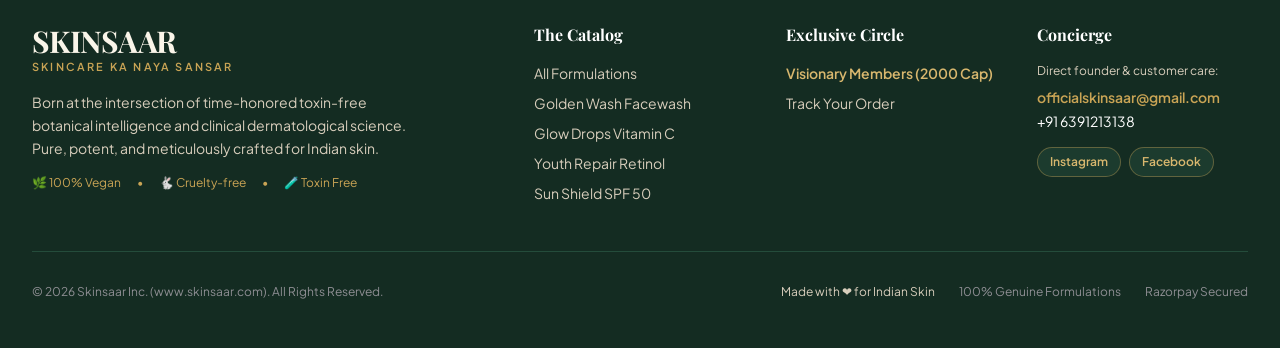
==== commit b13fc8c9: "Hero Update" ====
--- a/product-detail.html
+++ b/product-detail.html
@@ -39,7 +39,7 @@
                     </button>
 
                     <nav class="hidden md:flex items-center space-x-6">
-                        <a href="products.html" class="text-sm font-semibold text-[#C9A455] transition-colors duration-200">Shop All</a>
+                        <a href="products.html" class="text-sm font-medium text-[#1C3B2E] hover:text-[#C9A455] transition-colors duration-200">Shop All</a>
                     </nav>
                 </div>
 
@@ -63,11 +63,6 @@
                     <a href="track-order.html" class="hover:text-[#C9A455] transition-colors p-1 hidden sm:block text-xs font-medium" title="Track Order">
                         Track Order
                     </a>
-                    <a href="/" class="hover:text-[#C9A455] transition-colors p-1" title="My Account">
-                            <svg class="w-6 h-6" fill="none" stroke="currentColor" viewBox="0 0 24 24">
-                                <path stroke-linecap="round" stroke-linejoin="round" stroke-width="1.75" d="M16 7a4 4 0 11-8 0 4 4 0 018 0zM12 14a7 7 0 00-7 7h14a7 7 0 00-7-7z"></path>
-                            </svg>
-                      </a>
 
                     <button type="button" id="cart-drawer-btn" class="relative hover:text-[#C9A455] transition-colors p-1" aria-label="Open Cart Bag">
                         <svg class="w-6 h-6" fill="none" stroke="currentColor" viewBox="0 0 24 24">
@@ -120,7 +115,7 @@
                 <div class="lg:col-span-6 space-y-4">
                     <!-- Main Product Stage -->
                     <div class="bg-white rounded-3xl border border-[#E4DCD0] p-8 aspect-square flex items-center justify-center relative overflow-hidden shadow-sm">
-                        <img id="main-product-image" src="images/products/glow-drops-1.webp" alt="Glow Drops — 15% Vitamin C Serum" class="w-full h-full object-contain transform transition-all duration-300">
+                        <img id="main-product-image" src="images/GlowDrops.png" alt="Glow Drops — 15% Vitamin C Serum" class="w-full h-full object-contain transform transition-all duration-300">
                         
                         <span class="absolute top-4 left-4 bg-[#1C3B2E] text-[#D8B76E] text-xs font-bold px-3 py-1.5 rounded-full border border-[#C9A455]/40 shadow-sm">
                             22% SAVINGS
@@ -133,8 +128,8 @@
 
                     <!-- Thumbnail Carousel (Interactive) -->
                     <div class="flex items-center space-x-3 overflow-x-auto pb-2">
-                        <button type="button" data-src="images/products/glow-drops-1.webp" class="thumb-btn w-20 h-20 rounded-xl border-2 border-[#C9A455] bg-white p-2 flex-shrink-0 focus:outline-none transition-all">
-                            <img src="images/products/glow-drops-1.webp" alt="Angle 1" class="w-full h-full object-contain">
+                        <button type="button" data-src="images/GlowDrops.png" class="thumb-btn w-20 h-20 rounded-xl border-2 border-[#C9A455] bg-white p-2 flex-shrink-0 focus:outline-none transition-all">
+                            <img src="images/GlowDrops.png" alt="Angle 1" class="w-full h-full object-contain">
                         </button>
                         <button type="button" data-src="images/products/glow-drops-2.webp" class="thumb-btn w-20 h-20 rounded-xl border border-[#D8CEBC] hover:border-[#C9A455] bg-white p-2 flex-shrink-0 focus:outline-none transition-all">
                             <img src="images/products/glow-drops-2.webp" alt="Angle 2" class="w-full h-full object-contain">
@@ -289,7 +284,7 @@
                 
                 <div class="bg-white p-4 rounded-2xl border border-[#E4DCD0] shadow-sm flex items-center space-x-4">
                     <a href="product-detail.html" class="w-20 h-20 bg-[#FCFAF7] rounded-xl flex-shrink-0 p-2">
-                        <img src="images/products/golden-wash-1.webp" alt="Golden Wash" class="w-full h-full object-contain">
+                        <img src="images/GoldenWash.png" alt="Golden Wash" class="w-full h-full object-contain">
                     </a>
                     <div class="flex-1 min-w-0">
                         <h4 class="font-serif font-bold text-sm text-[#142C22] truncate">
@@ -302,7 +297,7 @@
 
                 <div class="bg-white p-4 rounded-2xl border border-[#E4DCD0] shadow-sm flex items-center space-x-4">
                     <a href="product-detail.html" class="w-20 h-20 bg-[#FCFAF7] rounded-xl flex-shrink-0 p-2">
-                        <img src="images/products/sun-shield-1.webp" alt="Sun Shield SPF 50" class="w-full h-full object-contain">
+                        <img src="images/SunShield.png" alt="Sun Shield SPF 50" class="w-full h-full object-contain">
                     </a>
                     <div class="flex-1 min-w-0">
                         <h4 class="font-serif font-bold text-sm text-[#142C22] truncate">
@@ -315,7 +310,7 @@
 
                 <div class="bg-white p-4 rounded-2xl border border-[#E4DCD0] shadow-sm flex items-center space-x-4">
                     <a href="product-detail.html" class="w-20 h-20 bg-[#FCFAF7] rounded-xl flex-shrink-0 p-2">
-                        <img src="images/products/youth-repair-1.webp" alt="Youth Repair" class="w-full h-full object-contain">
+                        <img src="images/YouthRepair.png" alt="Youth Repair" class="w-full h-full object-contain">
                     </a>
                     <div class="flex-1 min-w-0">
                         <h4 class="font-serif font-bold text-sm text-[#142C22] truncate">
@@ -406,7 +401,7 @@
                         <span class="block text-[11px] tracking-[0.2em] text-[#C9A455] uppercase font-semibold">Skincare ka Naya Sansar</span>
                     </a>
                     <p class="text-sm text-[#D8CEBC] leading-relaxed max-w-sm">
-                        Born at the intersection of time-honored Toxin-free botanical intelligence and clinical dermatological science. Pure, potent, and meticulously crafted for Indian skin.
+                        Born at the intersection of time-honored toxin-free botanical intelligence and clinical dermatological science. Pure, potent, and meticulously crafted for Indian skin.
                     </p>
                     <div class="flex items-center space-x-4 text-xs text-[#C9A455]">
                         <span class="flex items-center">🌿 100% Vegan</span>
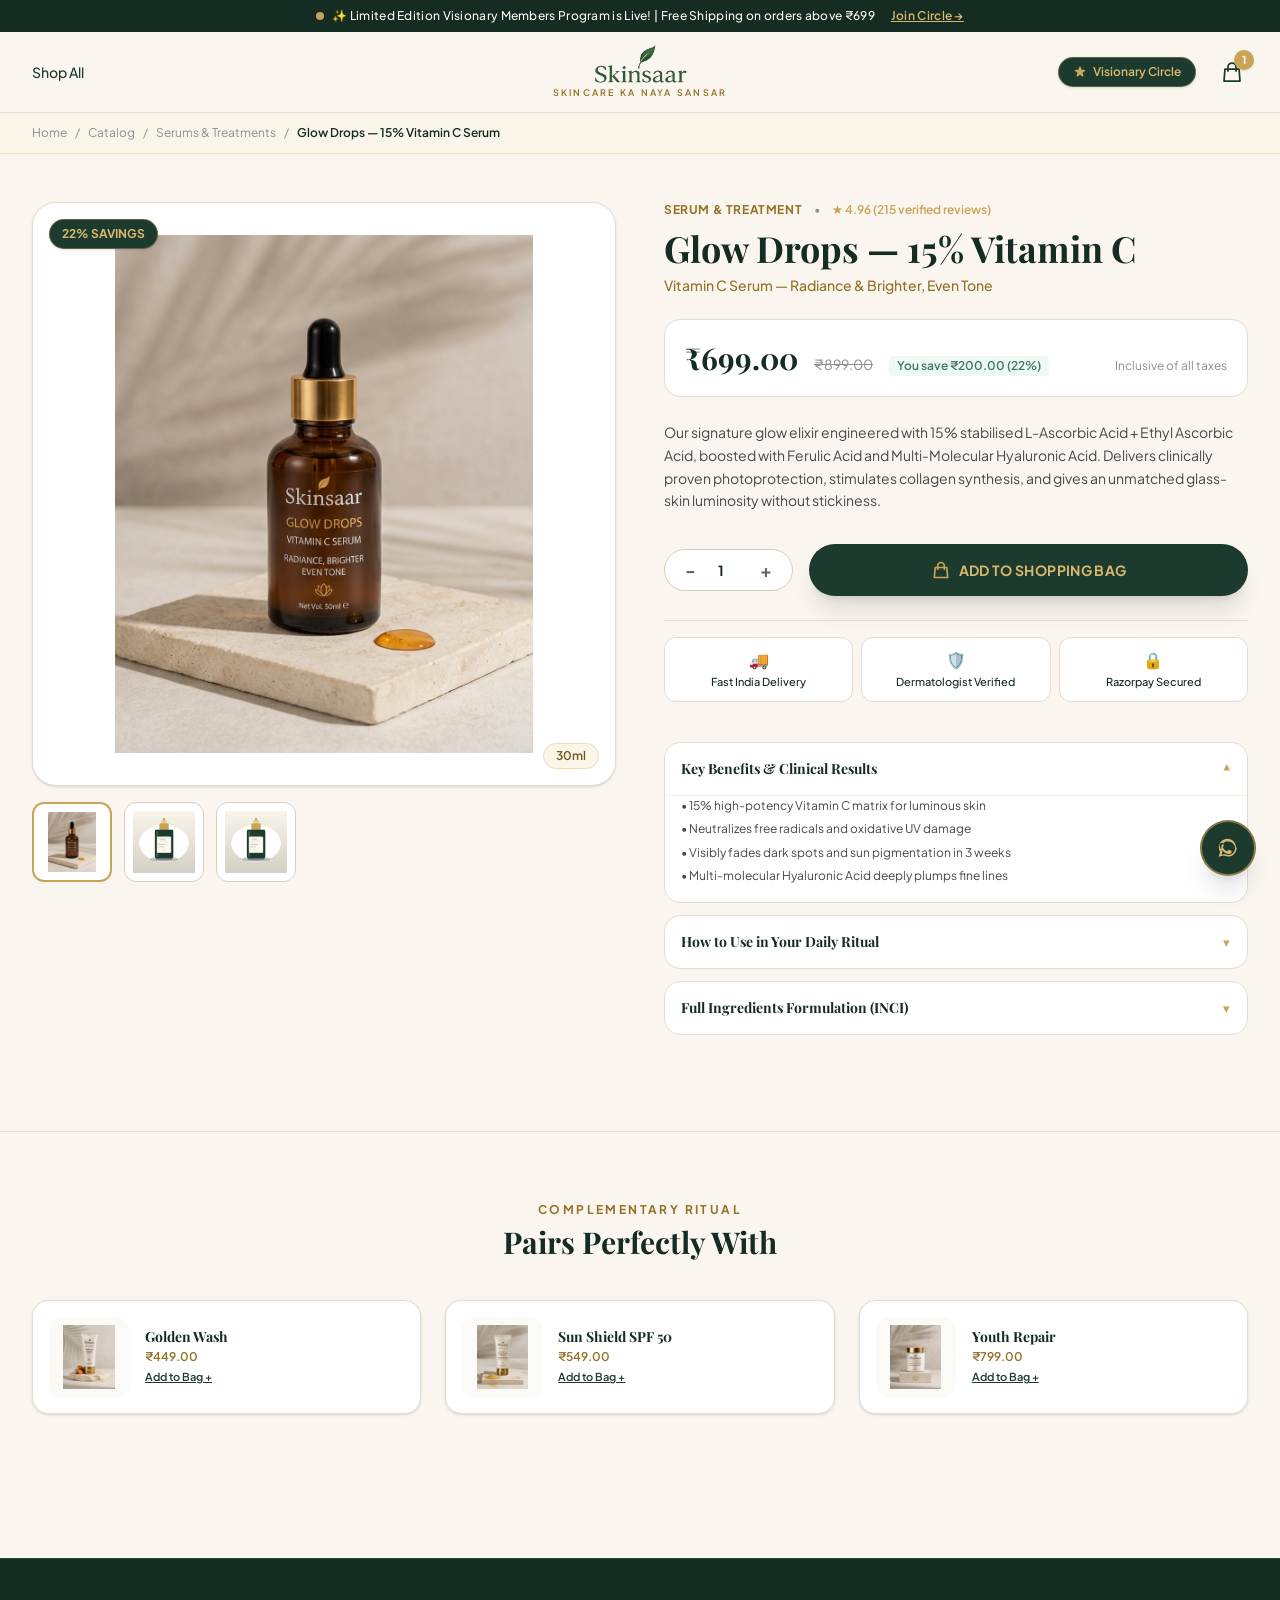
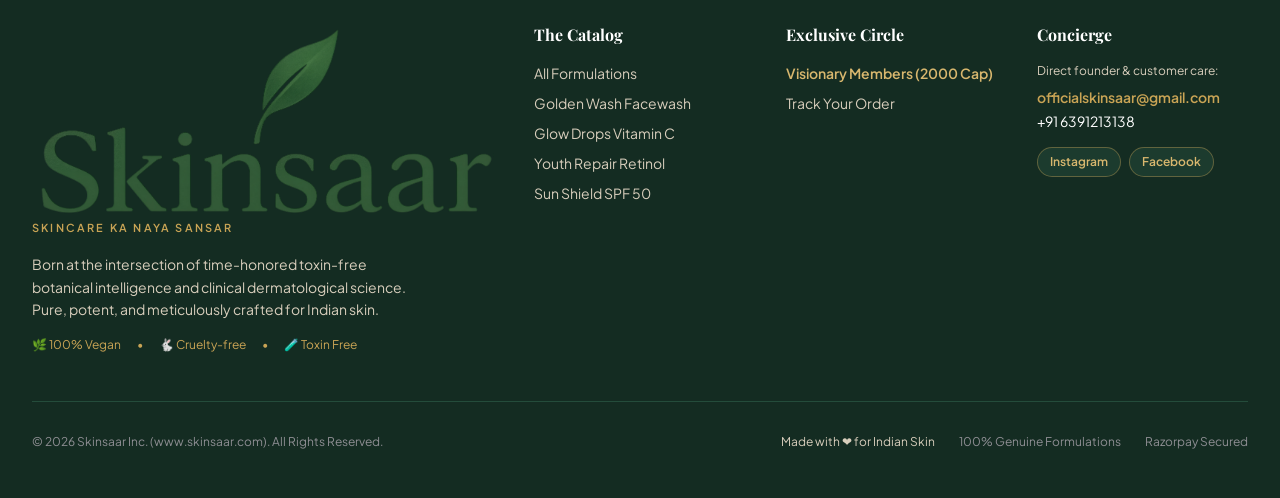
==== commit 07bb6f38: "Logo" ====
--- a/product-detail.html
+++ b/product-detail.html
@@ -5,6 +5,14 @@
     <meta name="viewport" content="width=device-width, initial-scale=1.0">
     <title>Glow Drops — 15% Vitamin C Serum | Skinsaar</title>
     <meta name="description" content="Glow Drops: 15% Stabilised Vitamin C + Ferulic Acid + Hyaluronic Acid serum engineered for Indian skin radiance and dark spot reduction.">
+    
+    <!-- Favicon & PWA Icons -->
+    <link rel="icon" type="image/png" href="/favicon-96x96.png" sizes="96x96" />
+    <link rel="icon" type="image/svg+xml" href="/favicon.svg" />
+    <link rel="shortcut icon" href="/favicon.ico" />
+    <link rel="apple-touch-icon" sizes="180x180" href="/apple-touch-icon.png" />
+    <meta name="apple-mobile-web-app-title" content="Skinsaar" />
+    <link rel="manifest" href="/site.webmanifest" />
     
     <!-- Google Fonts -->
     <link rel="preconnect" href="https://fonts.googleapis.com">
@@ -45,9 +53,9 @@
 
                 <!-- Center Column: Brand Wordmark -->
                 <div class="flex items-center justify-center text-center px-2">
-                    <a href="index.html" class="group block py-1">
-                        <span class="font-serif text-2xl sm:text-3xl md:text-4xl tracking-tight text-[#142C22] group-hover:text-[#C9A455] transition-colors duration-300 font-bold block leading-none">SKINSAAR</span>
-                        <span class="block text-[8.5px] sm:text-[10px] tracking-[0.22em] sm:tracking-[0.25em] text-[#937126] uppercase font-sans font-semibold mt-1 whitespace-nowrap">Skincare ka Naya Sansar</span>
+                    <a href="index.html" class="group flex flex-col items-center justify-center py-1">
+                        <img src="Web-Skinsaar-logo-transparent.png" alt="Skinsaar" class="h-10 sm:h-12 md:h-14 w-auto object-contain transition-transform duration-300 group-hover:scale-105">
+                        <span class="block text-[9px] sm:text-[10.5px] tracking-[0.22em] sm:tracking-[0.25em] text-[#937126] uppercase font-sans font-semibold mt-0.5 whitespace-nowrap group-hover:text-[#C9A455] transition-colors duration-300">Skincare ka Naya Sansar</span>
                     </a>
                 </div>
 
@@ -396,9 +404,9 @@
         <div class="max-w-7xl mx-auto px-4 sm:px-6 lg:px-8">
             <div class="grid grid-cols-1 md:grid-cols-2 lg:grid-cols-5 gap-10 pb-12 border-b border-[#244C3B]">
                 <div class="lg:col-span-2 space-y-4">
-                    <a href="index.html" class="block">
-                        <span class="font-serif text-3xl font-bold tracking-tight text-[#FAF5E9]">SKINSAAR</span>
-                        <span class="block text-[11px] tracking-[0.2em] text-[#C9A455] uppercase font-semibold">Skincare ka Naya Sansar</span>
+                    <a href="index.html" class="group inline-block">
+                        <img src="Web-Skinsaar-logo-transparent.png" alt="Skinsaar" class="h-11 sm:h-12 w-auto object-contain brightness-0 invert opacity-95 group-hover:opacity-100 transition-opacity">
+                        <span class="block text-[11px] tracking-[0.2em] text-[#C9A455] uppercase font-semibold mt-1.5">Skincare ka Naya Sansar</span>
                     </a>
                     <p class="text-sm text-[#D8CEBC] leading-relaxed max-w-sm">
                         Born at the intersection of time-honored toxin-free botanical intelligence and clinical dermatological science. Pure, potent, and meticulously crafted for Indian skin.
